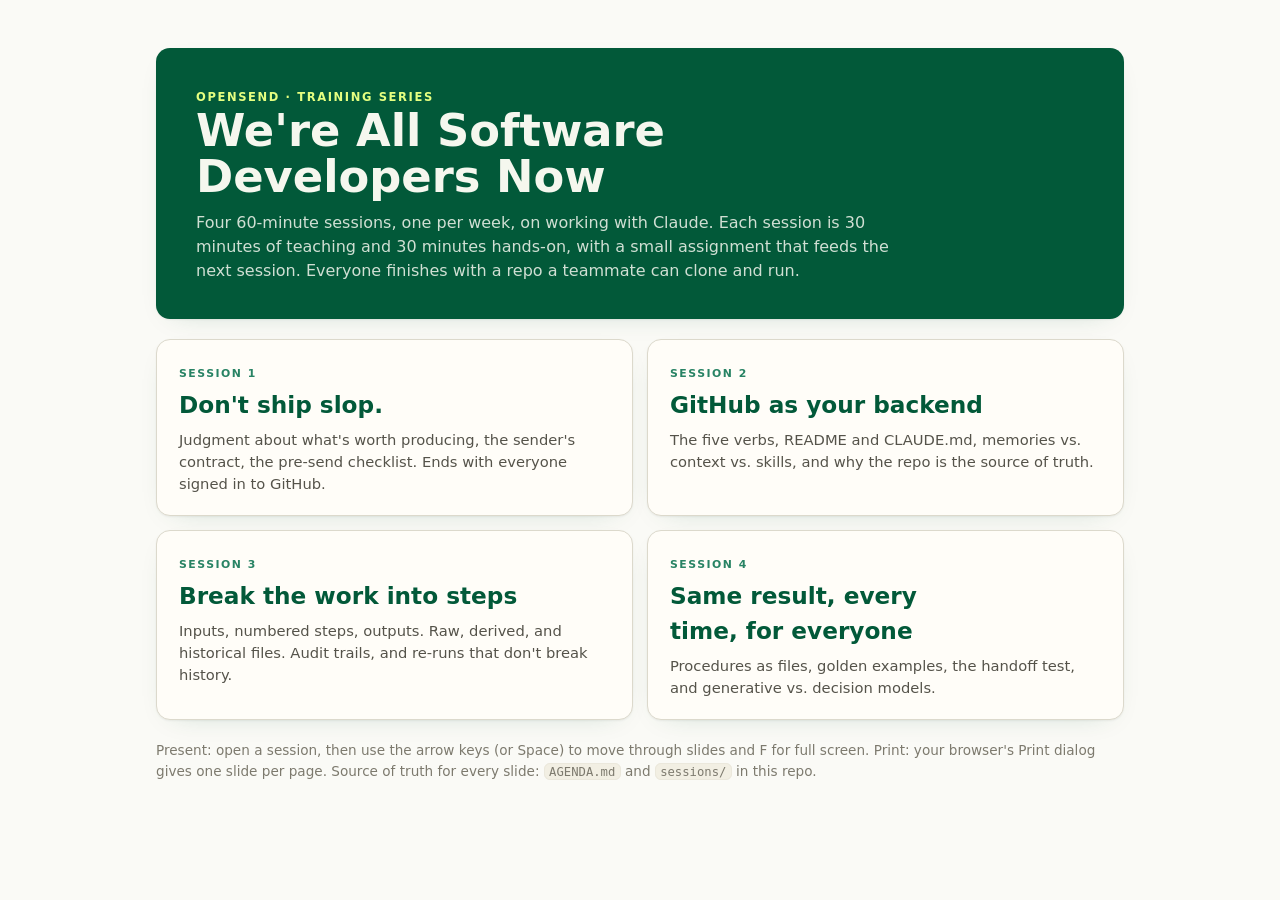
==== slides/index.html @ 325a5036 "Starter repo for "We're All Software Developers Now" The agenda, four sessions (agenda, hands-on che" ====
<!doctype html>
<html lang="en">
<head>
<meta charset="utf-8">
<meta name="viewport" content="width=device-width, initial-scale=1">
<title>We're All Software Developers Now</title>
<link rel="stylesheet" href="deck.css">
</head>
<body>
<main class="index-wrap">
  <header class="index-head">
    <span class="eyebrow">Opensend · Training series</span>
    <h1>We're All Software Developers Now</h1>
    <p>Four 60-minute sessions, one per week, on working with Claude. Each session is 30 minutes of teaching and 30 minutes hands-on, with a small assignment that feeds the next session. Everyone finishes with a repo a teammate can clone and run.</p>
  </header>

  <ul class="session-list">
    <li><a href="session-01.html">
      <span class="eyebrow">Session 1</span>
      <h2>Don't ship slop.</h2>
      <p>Judgment about what's worth producing, the sender's contract, the pre-send checklist. Ends with everyone signed in to GitHub.</p>
    </a></li>
    <li><a href="session-02.html">
      <span class="eyebrow">Session 2</span>
      <h2>GitHub as your backend</h2>
      <p>The five verbs, README and CLAUDE.md, memories vs. context vs. skills, and why the repo is the source of truth.</p>
    </a></li>
    <li><a href="session-03.html">
      <span class="eyebrow">Session 3</span>
      <h2>Break the work into steps</h2>
      <p>Inputs, numbered steps, outputs. Raw, derived, and historical files. Audit trails, and re-runs that don't break history.</p>
    </a></li>
    <li><a href="session-04.html">
      <span class="eyebrow">Session 4</span>
      <h2>Same result, every time, for everyone</h2>
      <p>Procedures as files, golden examples, the handoff test, and generative vs. decision models.</p>
    </a></li>
  </ul>

  <p class="index-note">Present: open a session, then use the arrow keys (or Space) to move through slides and F for full screen. Print: your browser's Print dialog gives one slide per page. Source of truth for every slide: <code>AGENDA.md</code> and <code>sessions/</code> in this repo.</p>
</main>
</body>
</html>
---- slides/deck.css ----
/*
  Slide deck styles for We're All Software Developers Now.
  Visual system follows the Opensend roadmap-review session pages:
  warm ground, white cards, green-dark bands, one lime accent.
  Self-contained: no web fonts, no external requests.
*/
:root{
  color-scheme:light;
  --ground:#fafaf6; --ground-2:#f2efe3; --card:#fffdf8; --card-2:#f2efe3;
  --ink:#1c1c1c; --ink-2:#55534a; --ink-3:#7d7a6e;
  --green:#288364; --green-dark:#025939; --green-light:#059765;
  --lime:#e5ff80; --lime-dark:#d6f066; --on-green:#f5f7ee;
  --border:#dcd9cc; --border-soft:#ebe8dc;
  --shadow:0 1px 2px rgba(28,28,28,.05), 0 8px 28px -18px rgba(2,89,57,.28);
  --radius:14px;
  /* one slide unit: 1% of the slide width, whatever the window shape */
  --u:min(1vw, 1.6vh);
  --display:'Darker Grotesque','Inter',system-ui,-apple-system,'Segoe UI',Roboto,Helvetica,Arial,sans-serif;
  --body:'Inter','Inter var',system-ui,-apple-system,'Segoe UI',Roboto,Helvetica,Arial,sans-serif;
  --mono:ui-monospace,'SF Mono',Menlo,Consolas,monospace;
}
*{box-sizing:border-box}
html{-webkit-text-size-adjust:100%}
body{
  margin:0;background:var(--ground);color:var(--ink);
  font-family:var(--body);line-height:1.5;
  -webkit-font-smoothing:antialiased;text-rendering:optimizeLegibility;
}
h1,h2,h3{font-family:var(--display);color:var(--ink);text-wrap:balance;margin:0}
p{margin:0}
strong{font-weight:650;color:var(--ink)}
a{color:var(--green)}
code{white-space:nowrap;font-family:var(--mono);font-size:.9em;background:var(--card-2);border:1px solid var(--border-soft);border-radius:6px;padding:.05em .35em}

/* ---------- slides (stacked: no-JS, print, and the default) ---------- */
.deck{display:flex;flex-direction:column;align-items:center;gap:calc(var(--u)*3);padding:calc(var(--u)*3) 16px}
.slide{
  position:relative;width:min(100%, 160vh);aspect-ratio:16/9;
  background:var(--card);border:1px solid var(--border);border-radius:var(--radius);box-shadow:var(--shadow);
  padding:calc(var(--u)*5) calc(var(--u)*6) calc(var(--u)*7.5);
  display:flex;flex-direction:column;justify-content:center;overflow:hidden;
  font-size:calc(var(--u)*2.1);
}
/* busy slides (step lists, tables) step the type down so nothing overflows */
.slide.top,.slide.dense{font-size:calc(var(--u)*1.6)}
.slide.band{background:var(--green-dark);color:var(--on-green);border-color:var(--green-dark)}
.slide.band h1,.slide.band h2,.slide.band h3,.slide.band strong{color:var(--on-green)}
.band code{background:rgba(245,247,238,.14);border-color:rgba(245,247,238,.24);color:var(--on-green)}
.band .ask code{background:var(--card-2);border-color:var(--border-soft);color:var(--ink)}
.slide.quiet{background:var(--ground-2)}
.slide.top{justify-content:flex-start}

/* ---------- deck mode (deck.js adds .deck-on) ---------- */
body.deck-on{overflow:hidden;height:100vh}
body.deck-on .deck{height:100vh;justify-content:center;padding:0 16px calc(var(--u)*4)}
body.deck-on .slide{display:none;width:min(100%, 150vh)}
body.deck-on .slide.active{display:flex}
.controls{display:none}
body.deck-on .controls{
  display:flex;position:fixed;left:0;right:0;bottom:0;align-items:center;justify-content:space-between;
  padding:10px 16px;font-size:13px;color:var(--ink-3);
}
.controls a{color:var(--ink-3);text-decoration:none}
.controls a:hover{color:var(--green)}
.controls button{
  font:inherit;color:var(--ink-2);background:var(--card);border:1px solid var(--border);border-radius:99px;
  padding:4px 14px;cursor:pointer;
}
.controls button:hover{border-color:var(--green);color:var(--green-dark)}
.controls .nav{display:flex;align-items:center;gap:10px}
.controls .count{font-variant-numeric:tabular-nums;min-width:4.5em;text-align:center}

/* ---------- type ---------- */
.eyebrow{
  display:inline-flex;align-items:center;gap:.5em;
  font-weight:600;font-size:.62em;letter-spacing:.14em;text-transform:uppercase;color:var(--green);
}
.band .eyebrow{color:var(--lime)}
h1.hero{font-weight:800;font-size:3.1em;line-height:1;letter-spacing:-.01em;margin-top:.25em}
h2.title{font-weight:800;font-size:2.05em;line-height:1.05;margin-top:.2em}
.lede{font-size:1.15em;line-height:1.45;margin-top:.9em;max-width:38em}
.band .lede{color:color-mix(in srgb,var(--on-green) 88%,transparent)}
.copy{color:var(--ink-2);line-height:1.55;margin-top:.8em;max-width:42em}
.fine{font-size:.7em;color:var(--ink-3);margin-top:1.2em}
.band .fine{color:color-mix(in srgb,var(--on-green) 60%,transparent)}
.meta{font-size:.8em;margin-top:1.4em;color:color-mix(in srgb,var(--on-green) 75%,transparent)}

/* the one lime moment: the single ask */
.ask{margin-top:1.1em;align-self:flex-start;background:var(--lime);color:var(--ink);border-radius:10px;padding:.55em .9em;font-weight:650;font-size:.95em}
.band .ask strong{color:var(--ink)}

/* ---------- lists ---------- */
ul.points{list-style:none;margin:.9em 0 0;padding:0;max-width:44em}
ul.points li{position:relative;padding:.42em 0 .42em 1.1em;border-bottom:1px solid var(--border-soft);color:var(--ink-2);line-height:1.45}
ul.points li:last-child{border-bottom:0}
ul.points li::before{content:"";position:absolute;left:0;top:1.02em;width:.42em;height:.42em;border-radius:99px;background:var(--green)}
ul.points strong{color:var(--ink)}
.band ul.points li{color:color-mix(in srgb,var(--on-green) 88%,transparent);border-color:rgba(245,247,238,.14)}
.band ul.points li::before{background:var(--lime)}

ol.steps{list-style:none;margin:.9em 0 0;padding:0;counter-reset:s;max-width:46em}
ol.steps li{counter-increment:s;position:relative;padding:.42em 0 .42em 2em;border-bottom:1px solid var(--border-soft);color:var(--ink-2);line-height:1.45}
ol.steps li:last-child{border-bottom:0}
ol.steps li::before{
  content:counter(s);position:absolute;left:0;top:.42em;width:1.35em;height:1.35em;border-radius:99px;
  background:var(--green-dark);color:var(--on-green);font-size:.82em;font-weight:700;
  display:flex;align-items:center;justify-content:center;
}
ol.steps strong{color:var(--ink)}

/* ---------- tables ---------- */
table.agenda{border-collapse:collapse;width:100%;max-width:40em;margin-top:.8em}
.agenda td{padding:.5em 0;border-bottom:1px solid var(--border-soft);vertical-align:baseline}
.agenda tr:last-child td{border-bottom:0}
.agenda .t{font-variant-numeric:tabular-nums;white-space:nowrap;width:5.5em;color:var(--green-dark);font-weight:650}

table.grid{border-collapse:collapse;width:100%;margin-top:.8em;font-size:.88em;background:var(--card);border:1px solid var(--border);border-radius:var(--radius);overflow:hidden}
.grid th,.grid td{text-align:left;padding:.5em .8em;border-bottom:1px solid var(--border-soft);vertical-align:top}
.grid thead th{background:var(--card-2);font-weight:650;font-size:.72em;letter-spacing:.08em;text-transform:uppercase;color:var(--ink-3)}
.grid tbody tr:last-child td{border-bottom:0}
.grid td:first-child{white-space:nowrap}

/* ---------- blocks ---------- */
.callout{border-left:3px solid var(--green);background:var(--card-2);border-radius:0 var(--radius) var(--radius) 0;padding:.8em 1.1em;margin-top:1em;max-width:44em;color:var(--ink-2)}
.callout .tag{font-size:.62em;font-weight:700;letter-spacing:.12em;text-transform:uppercase;color:var(--green);display:block;margin-bottom:.35em}
.cols{display:grid;grid-template-columns:1fr 1fr;gap:1.2em;margin-top:1em}
.panel{border:1px solid var(--border);border-radius:var(--radius);background:var(--card);padding:.9em 1.1em}
.panel h3{font-size:1.15em;font-weight:800}
.panel.bad{background:var(--card-2)}
.panel.good{border-color:color-mix(in srgb,var(--green) 45%,transparent);background:#eef6f1}
.panel ul.points{margin-top:.4em}
.pill{display:inline-block;font-size:.62em;font-weight:650;letter-spacing:.06em;text-transform:uppercase;padding:.15em .7em;border-radius:99px;border:1px solid var(--border);background:var(--card-2);color:var(--ink-2);white-space:nowrap;vertical-align:middle}
.pill.go{border-color:color-mix(in srgb,var(--green) 45%,transparent);background:#e7f2ec;color:var(--green-dark)}
.pill.new{border-color:var(--lime-dark);background:var(--lime);color:var(--ink)}
.slide-foot{position:absolute;left:calc(var(--u)*6);right:calc(var(--u)*6);bottom:calc(var(--u)*2.2);display:flex;justify-content:space-between;font-size:.55em;letter-spacing:.12em;text-transform:uppercase;color:var(--ink-3)}
.band .slide-foot{color:color-mix(in srgb,var(--on-green) 50%,transparent)}

/* ---------- index page ---------- */
.index-wrap{max-width:1000px;margin:0 auto;padding:48px 16px 64px}
.index-head{background:var(--green-dark);color:var(--on-green);border-radius:var(--radius);padding:36px 40px;box-shadow:var(--shadow)}
.index-head h1{color:var(--on-green);font-weight:800;font-size:clamp(2rem,6vw,2.8rem);line-height:1.02}
.index-head .eyebrow{font-size:.72rem;color:var(--lime)}
.index-head p{margin-top:12px;color:color-mix(in srgb,var(--on-green) 85%,transparent);max-width:44em}
.session-list{list-style:none;margin:20px 0 0;padding:0;display:grid;grid-template-columns:1fr 1fr;gap:14px}
.session-list a{display:block;height:100%;background:var(--card);border:1px solid var(--border);border-radius:var(--radius);box-shadow:var(--shadow);padding:20px 22px;text-decoration:none;color:var(--ink-2)}
.session-list a:hover{border-color:var(--green)}
.session-list .eyebrow{font-size:.68rem}
.session-list h2{font-weight:800;font-size:1.45rem;color:var(--green-dark);margin-top:4px}
.session-list p{margin-top:6px;font-size:.92rem;line-height:1.5}
.index-note{margin-top:20px;font-size:.85rem;color:var(--ink-3)}
@media (max-width:640px){
  .session-list{grid-template-columns:1fr}
  .index-head{padding:26px 22px}
  .cols{grid-template-columns:1fr}
}

/* ---------- print: one slide per page ---------- */
@media print{
  @page{size:landscape;margin:0}
  body{background:#fff}
  .controls{display:none !important}
  .deck{padding:0;gap:0}
  .slide,body.deck-on .slide{display:flex !important;width:100vw;height:100vh;aspect-ratio:auto;border-radius:0;box-shadow:none;border:0;page-break-after:always;--u:1vw}
}
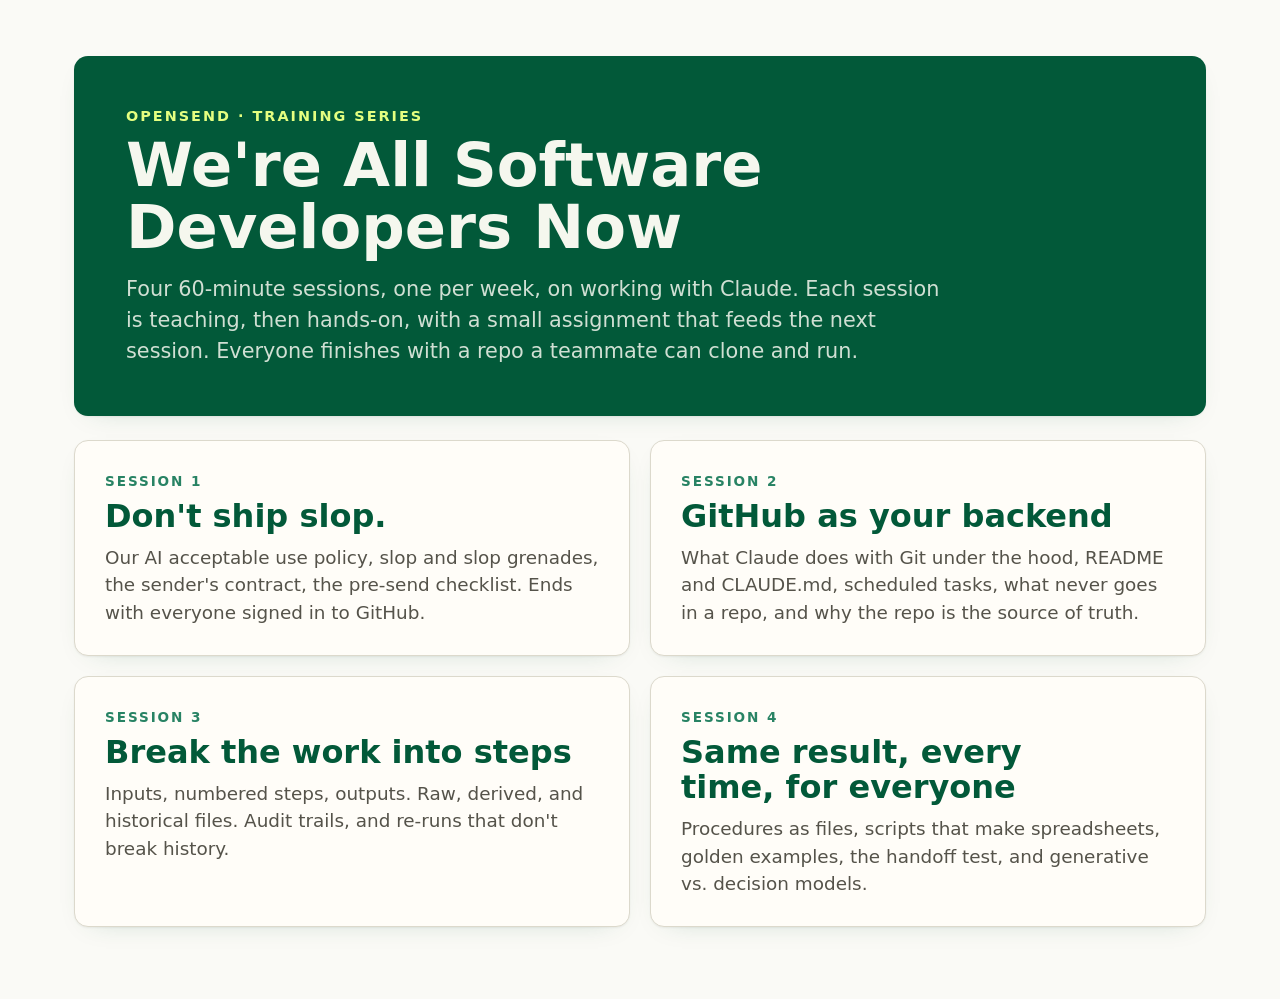
==== commit a8e7918f: "Slides and docs: Sean's review pass Index: larger type throughout; presenter note removed. All decks" ====
--- a/slides/index.html
+++ b/slides/index.html
@@ -4,26 +4,26 @@
 <meta charset="utf-8">
 <meta name="viewport" content="width=device-width, initial-scale=1">
 <title>We're All Software Developers Now</title>
-<link rel="stylesheet" href="deck.css">
+<link rel="stylesheet" href="deck.css?v=2026-11-04d">
 </head>
 <body>
 <main class="index-wrap">
   <header class="index-head">
     <span class="eyebrow">Opensend · Training series</span>
     <h1>We're All Software Developers Now</h1>
-    <p>Four 60-minute sessions, one per week, on working with Claude. Each session is 30 minutes of teaching and 30 minutes hands-on, with a small assignment that feeds the next session. Everyone finishes with a repo a teammate can clone and run.</p>
+    <p>Four 60-minute sessions, one per week, on working with Claude. Each session is teaching, then hands-on, with a small assignment that feeds the next session. Everyone finishes with a repo a teammate can clone and run.</p>
   </header>
 
   <ul class="session-list">
     <li><a href="session-01.html">
       <span class="eyebrow">Session 1</span>
       <h2>Don't ship slop.</h2>
-      <p>Judgment about what's worth producing, the sender's contract, the pre-send checklist. Ends with everyone signed in to GitHub.</p>
+      <p>Our AI acceptable use policy, slop and slop grenades, the sender's contract, the pre-send checklist. Ends with everyone signed in to GitHub.</p>
     </a></li>
     <li><a href="session-02.html">
       <span class="eyebrow">Session 2</span>
       <h2>GitHub as your backend</h2>
-      <p>The five verbs, README and CLAUDE.md, memories vs. context vs. skills, and why the repo is the source of truth.</p>
+      <p>What Claude does with Git under the hood, README and CLAUDE.md, scheduled tasks, what never goes in a repo, and why the repo is the source of truth.</p>
     </a></li>
     <li><a href="session-03.html">
       <span class="eyebrow">Session 3</span>
@@ -33,11 +33,10 @@
     <li><a href="session-04.html">
       <span class="eyebrow">Session 4</span>
       <h2>Same result, every time, for everyone</h2>
-      <p>Procedures as files, golden examples, the handoff test, and generative vs. decision models.</p>
+      <p>Procedures as files, scripts that make spreadsheets, golden examples, the handoff test, and generative vs. decision models.</p>
     </a></li>
   </ul>
 
-  <p class="index-note">Present: open a session, then use the arrow keys (or Space) to move through slides and F for full screen. Print: your browser's Print dialog gives one slide per page. Source of truth for every slide: <code>AGENDA.md</code> and <code>sessions/</code> in this repo.</p>
 </main>
 </body>
 </html>
--- a/slides/deck.css
+++ b/slides/deck.css
@@ -9,7 +9,7 @@
   --ground:#fafaf6; --ground-2:#f2efe3; --card:#fffdf8; --card-2:#f2efe3;
   --ink:#1c1c1c; --ink-2:#55534a; --ink-3:#7d7a6e;
   --green:#288364; --green-dark:#025939; --green-light:#059765;
-  --lime:#e5ff80; --lime-dark:#d6f066; --on-green:#f5f7ee;
+  --band:#156b4b; --lime:#e5ff80; --lime-dark:#d6f066; --on-green:#f5f7ee;
   --border:#dcd9cc; --border-soft:#ebe8dc;
   --shadow:0 1px 2px rgba(28,28,28,.05), 0 8px 28px -18px rgba(2,89,57,.28);
   --radius:14px;
@@ -43,7 +43,11 @@
 }
 /* busy slides (step lists, tables) step the type down so nothing overflows */
 .slide.top,.slide.dense{font-size:calc(var(--u)*1.6)}
-.slide.band{background:var(--green-dark);color:var(--on-green);border-color:var(--green-dark)}
+.slide.top ol.steps li,.slide.top ul.points li{--pad:.62em}
+.slide.top ol.steps,.slide.top ul.points{margin-top:1.2em}
+/* green slides inside a deck are a step lighter than the title (cover) slide */
+.slide.band{background:var(--band);color:var(--on-green);border-color:var(--band)}
+.slide.band.cover{background:var(--green-dark);border-color:var(--green-dark)}
 .slide.band h1,.slide.band h2,.slide.band h3,.slide.band strong{color:var(--on-green)}
 .band code{background:rgba(245,247,238,.14);border-color:rgba(245,247,238,.24);color:var(--on-green)}
 .band .ask code{background:var(--card-2);border-color:var(--border-soft);color:var(--ink)}
@@ -89,33 +93,58 @@
 .ask{margin-top:1.1em;align-self:flex-start;background:var(--lime);color:var(--ink);border-radius:10px;padding:.55em .9em;font-weight:650;font-size:.95em}
 .band .ask strong{color:var(--ink)}
 
+/* ---------- quote slide ---------- */
+blockquote.quote{margin:.35em 0 0;font-family:var(--display);font-weight:800;font-size:2.5em;line-height:1.08;text-wrap:balance;max-width:20em}
+.band blockquote.quote{color:var(--on-green)}
+.cite{margin-top:1.4em;font-size:.72em;line-height:1.5;color:var(--ink-3)}
+.band .cite{color:color-mix(in srgb,var(--on-green) 70%,transparent)}
+.band .cite a{color:var(--lime);text-underline-offset:.2em}
+.band .cite a:hover{color:var(--on-green)}
+
+/* ---------- cost chart: bars to scale, one segment per 30 minutes ---------- */
+.cost{margin-top:1.5em;display:grid;grid-template-columns:auto 1fr auto;column-gap:1em;row-gap:.9em;align-items:center}
+.cost + .ask{margin-top:1.8em}
+.cost-row{display:contents}
+.cost .who{font-weight:650;color:var(--ink);white-space:nowrap;font-size:.9em}
+.cost .track{display:flex;align-items:center;gap:.5em;min-width:0}
+/* 300 minutes fills the track, leaving room for the label */
+.cost .bar{flex:none;height:1.75em;border-radius:6px;width:calc((100% - 5.2em) * var(--m) / 300);
+  background:var(--ink) repeating-linear-gradient(90deg,transparent 0 calc(100% * 30 / var(--m) - 3px),var(--card) calc(100% * 30 / var(--m) - 3px) calc(100% * 30 / var(--m)))}
+.cost .saved .bar{background:var(--lime);box-shadow:inset 0 0 0 1px var(--lime-dark)}
+.cost .val{white-space:nowrap;font-weight:700;color:var(--ink);font-variant-numeric:tabular-nums}
+.cost .saved .val{color:var(--green-dark)}
+.cost .x{font-family:var(--display);font-weight:800;font-size:1.5em;line-height:1;color:var(--ink);min-width:2.2em;text-align:right;font-variant-numeric:tabular-nums}
+
 /* ---------- lists ---------- */
 ul.points{list-style:none;margin:.9em 0 0;padding:0;max-width:44em}
-ul.points li{position:relative;padding:.42em 0 .42em 1.1em;border-bottom:1px solid var(--border-soft);color:var(--ink-2);line-height:1.45}
+ul.points li{--pad:.42em;position:relative;padding:var(--pad) 0 var(--pad) 1.1em;border-bottom:1px solid var(--border-soft);color:var(--ink-2);line-height:1.45}
 ul.points li:last-child{border-bottom:0}
-ul.points li::before{content:"";position:absolute;left:0;top:1.02em;width:.42em;height:.42em;border-radius:99px;background:var(--green)}
+/* marker centered on the first line: padding + half the 1.45 line height */
+ul.points li::before{content:"";position:absolute;left:0;top:calc(var(--pad) + .725em);transform:translateY(-50%);width:.42em;height:.42em;border-radius:99px;background:var(--green)}
 ul.points strong{color:var(--ink)}
 .band ul.points li{color:color-mix(in srgb,var(--on-green) 88%,transparent);border-color:rgba(245,247,238,.14)}
 .band ul.points li::before{background:var(--lime)}
 
 ol.steps{list-style:none;margin:.9em 0 0;padding:0;counter-reset:s;max-width:46em}
-ol.steps li{counter-increment:s;position:relative;padding:.42em 0 .42em 2em;border-bottom:1px solid var(--border-soft);color:var(--ink-2);line-height:1.45}
+ol.steps li{--pad:.42em;counter-increment:s;position:relative;padding:var(--pad) 0 var(--pad) 2em;border-bottom:1px solid var(--border-soft);color:var(--ink-2);line-height:1.45}
 ol.steps li:last-child{border-bottom:0}
 ol.steps li::before{
-  content:counter(s);position:absolute;left:0;top:.42em;width:1.35em;height:1.35em;border-radius:99px;
-  background:var(--green-dark);color:var(--on-green);font-size:.82em;font-weight:700;
+  content:counter(s);position:absolute;left:0;width:1.35em;height:1.35em;border-radius:99px;
+  background:var(--green-dark);color:var(--on-green);font-size:.82em;font-weight:700;line-height:1;
   display:flex;align-items:center;justify-content:center;
+  /* centered on the first line of text; the badge's em is .82 of the item's */
+  top:calc((var(--pad) + .725em) / .82);transform:translateY(-50%);
 }
 ol.steps strong{color:var(--ink)}
 
 /* ---------- tables ---------- */
 table.agenda{border-collapse:collapse;width:100%;max-width:40em;margin-top:.8em}
-.agenda td{padding:.5em 0;border-bottom:1px solid var(--border-soft);vertical-align:baseline}
+.agenda td{padding:.75em 0;border-bottom:1px solid var(--border-soft);vertical-align:baseline}
 .agenda tr:last-child td{border-bottom:0}
 .agenda .t{font-variant-numeric:tabular-nums;white-space:nowrap;width:5.5em;color:var(--green-dark);font-weight:650}
 
-table.grid{border-collapse:collapse;width:100%;margin-top:.8em;font-size:.88em;background:var(--card);border:1px solid var(--border);border-radius:var(--radius);overflow:hidden}
-.grid th,.grid td{text-align:left;padding:.5em .8em;border-bottom:1px solid var(--border-soft);vertical-align:top}
+table.grid{border-collapse:collapse;width:100%;margin-top:1.1em;font-size:.88em;background:var(--card);border:1px solid var(--border);border-radius:var(--radius);overflow:hidden}
+.grid th,.grid td{text-align:left;padding:.72em .9em;border-bottom:1px solid var(--border-soft);vertical-align:top}
 .grid thead th{background:var(--card-2);font-weight:650;font-size:.72em;letter-spacing:.08em;text-transform:uppercase;color:var(--ink-3)}
 .grid tbody tr:last-child td{border-bottom:0}
 .grid td:first-child{white-space:nowrap}
@@ -124,6 +153,9 @@
 .callout{border-left:3px solid var(--green);background:var(--card-2);border-radius:0 var(--radius) var(--radius) 0;padding:.8em 1.1em;margin-top:1em;max-width:44em;color:var(--ink-2)}
 .callout .tag{font-size:.62em;font-weight:700;letter-spacing:.12em;text-transform:uppercase;color:var(--green);display:block;margin-bottom:.35em}
 .cols{display:grid;grid-template-columns:1fr 1fr;gap:1.2em;margin-top:1em}
+.agenda-cols{margin-top:1.3em}
+.agenda-cols .panel h3{color:var(--green-dark)}
+.agenda-cols ul.points li{--pad:.36em}
 .panel{border:1px solid var(--border);border-radius:var(--radius);background:var(--card);padding:.9em 1.1em}
 .panel h3{font-size:1.15em;font-weight:800}
 .panel.bad{background:var(--card-2)}
@@ -136,18 +168,17 @@
 .band .slide-foot{color:color-mix(in srgb,var(--on-green) 50%,transparent)}
 
 /* ---------- index page ---------- */
-.index-wrap{max-width:1000px;margin:0 auto;padding:48px 16px 64px}
-.index-head{background:var(--green-dark);color:var(--on-green);border-radius:var(--radius);padding:36px 40px;box-shadow:var(--shadow)}
-.index-head h1{color:var(--on-green);font-weight:800;font-size:clamp(2rem,6vw,2.8rem);line-height:1.02}
-.index-head .eyebrow{font-size:.72rem;color:var(--lime)}
-.index-head p{margin-top:12px;color:color-mix(in srgb,var(--on-green) 85%,transparent);max-width:44em}
-.session-list{list-style:none;margin:20px 0 0;padding:0;display:grid;grid-template-columns:1fr 1fr;gap:14px}
-.session-list a{display:block;height:100%;background:var(--card);border:1px solid var(--border);border-radius:var(--radius);box-shadow:var(--shadow);padding:20px 22px;text-decoration:none;color:var(--ink-2)}
+.index-wrap{max-width:1180px;margin:0 auto;padding:56px 24px 72px}
+.index-head{background:var(--green-dark);color:var(--on-green);border-radius:var(--radius);padding:48px 52px;box-shadow:var(--shadow)}
+.index-head h1{color:var(--on-green);font-weight:800;font-size:clamp(2.4rem,6vw,3.8rem);line-height:1.02;margin-top:6px}
+.index-head .eyebrow{font-size:.9rem;color:var(--lime)}
+.index-head p{margin-top:16px;font-size:1.3rem;line-height:1.5;color:color-mix(in srgb,var(--on-green) 85%,transparent);max-width:40em}
+.session-list{list-style:none;margin:24px 0 0;padding:0;display:grid;grid-template-columns:1fr 1fr;gap:20px}
+.session-list a{display:block;height:100%;background:var(--card);border:1px solid var(--border);border-radius:var(--radius);box-shadow:var(--shadow);padding:28px 30px;text-decoration:none;color:var(--ink-2)}
 .session-list a:hover{border-color:var(--green)}
-.session-list .eyebrow{font-size:.68rem}
-.session-list h2{font-weight:800;font-size:1.45rem;color:var(--green-dark);margin-top:4px}
-.session-list p{margin-top:6px;font-size:.92rem;line-height:1.5}
-.index-note{margin-top:20px;font-size:.85rem;color:var(--ink-3)}
+.session-list .eyebrow{font-size:.85rem}
+.session-list h2{font-weight:800;font-size:2rem;line-height:1.1;color:var(--green-dark);margin-top:6px}
+.session-list p{margin-top:10px;font-size:1.15rem;line-height:1.5}
 @media (max-width:640px){
   .session-list{grid-template-columns:1fr}
   .index-head{padding:26px 22px}
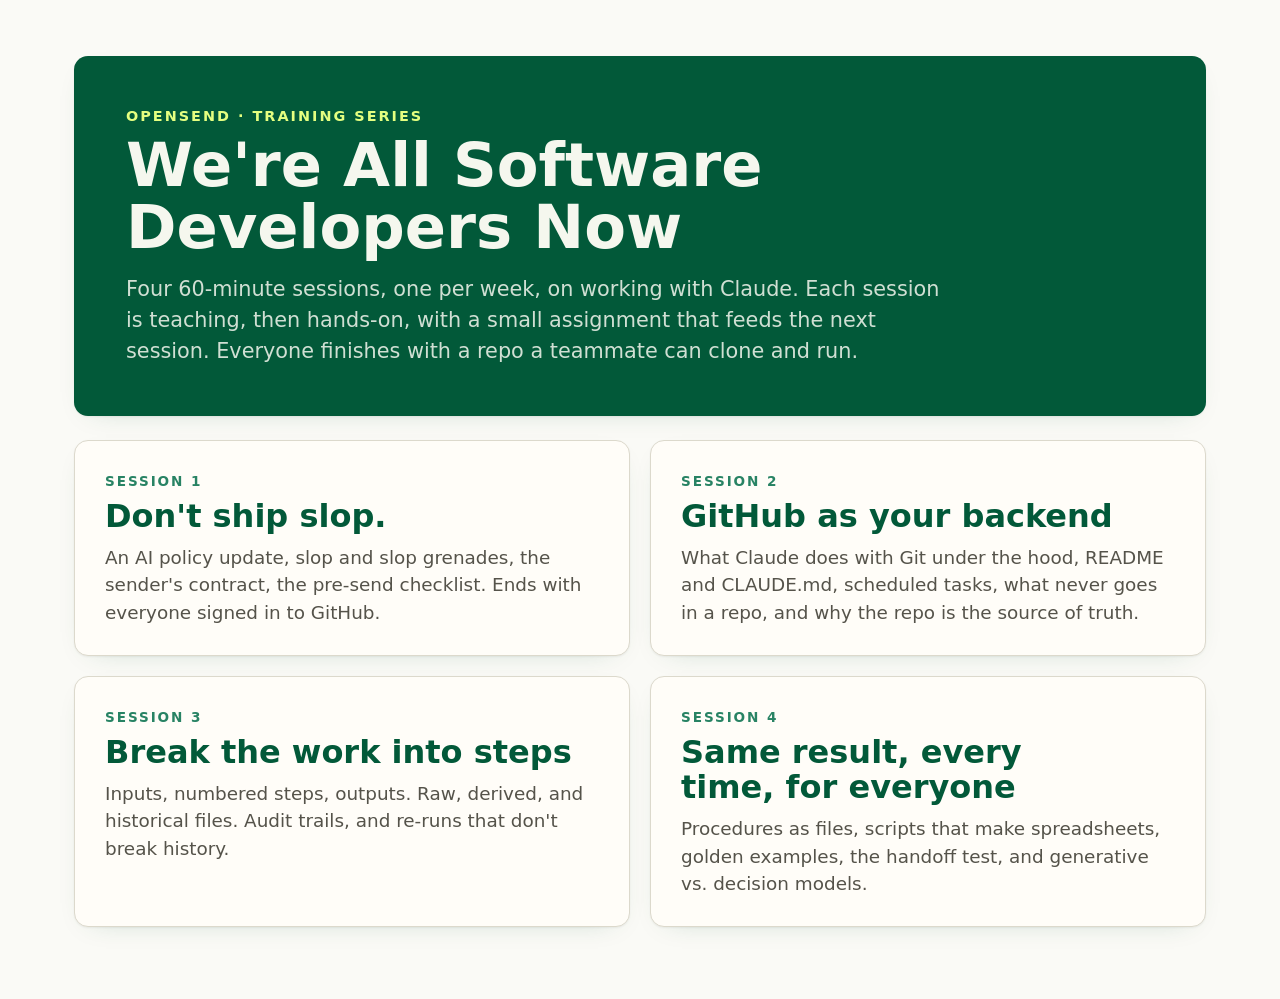
==== commit 4feeb8ee: "Session 1: AI policy update replaces Jess's preface Jess Wallen isn't presenting on the AI acceptabl" ====
--- a/slides/index.html
+++ b/slides/index.html
@@ -18,7 +18,7 @@
     <li><a href="session-01.html">
       <span class="eyebrow">Session 1</span>
       <h2>Don't ship slop.</h2>
-      <p>Our AI acceptable use policy, slop and slop grenades, the sender's contract, the pre-send checklist. Ends with everyone signed in to GitHub.</p>
+      <p>An AI policy update, slop and slop grenades, the sender's contract, the pre-send checklist. Ends with everyone signed in to GitHub.</p>
     </a></li>
     <li><a href="session-02.html">
       <span class="eyebrow">Session 2</span>
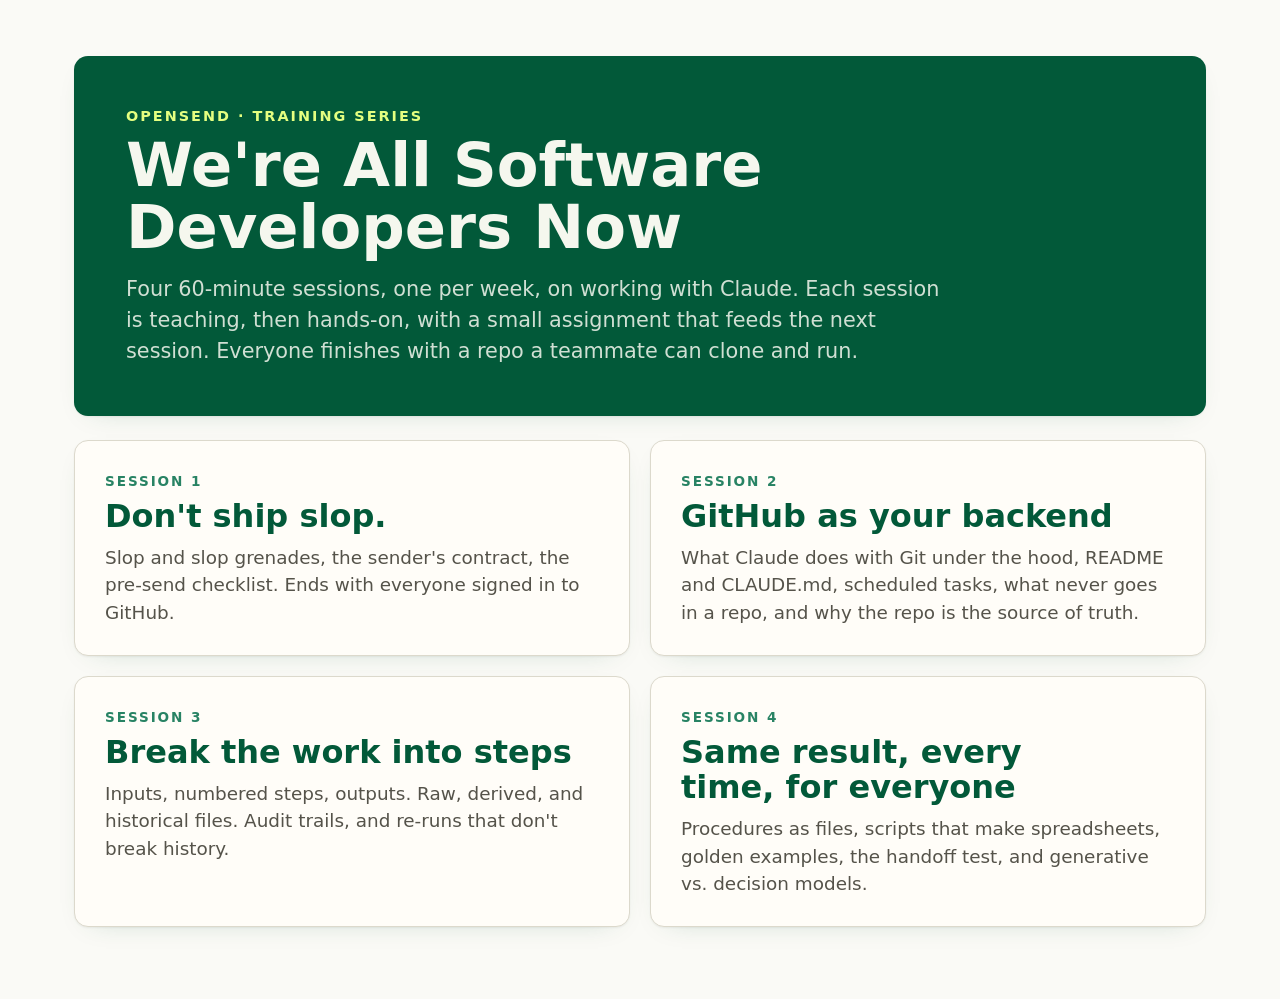
==== commit 507ec39b: "Session 1: drop the policy update; hands-on gets 40 minutes Removes the policy-update slide, agenda " ====
--- a/slides/index.html
+++ b/slides/index.html
@@ -18,7 +18,7 @@
     <li><a href="session-01.html">
       <span class="eyebrow">Session 1</span>
       <h2>Don't ship slop.</h2>
-      <p>An AI policy update, slop and slop grenades, the sender's contract, the pre-send checklist. Ends with everyone signed in to GitHub.</p>
+      <p>Slop and slop grenades, the sender's contract, the pre-send checklist. Ends with everyone signed in to GitHub.</p>
     </a></li>
     <li><a href="session-02.html">
       <span class="eyebrow">Session 2</span>
